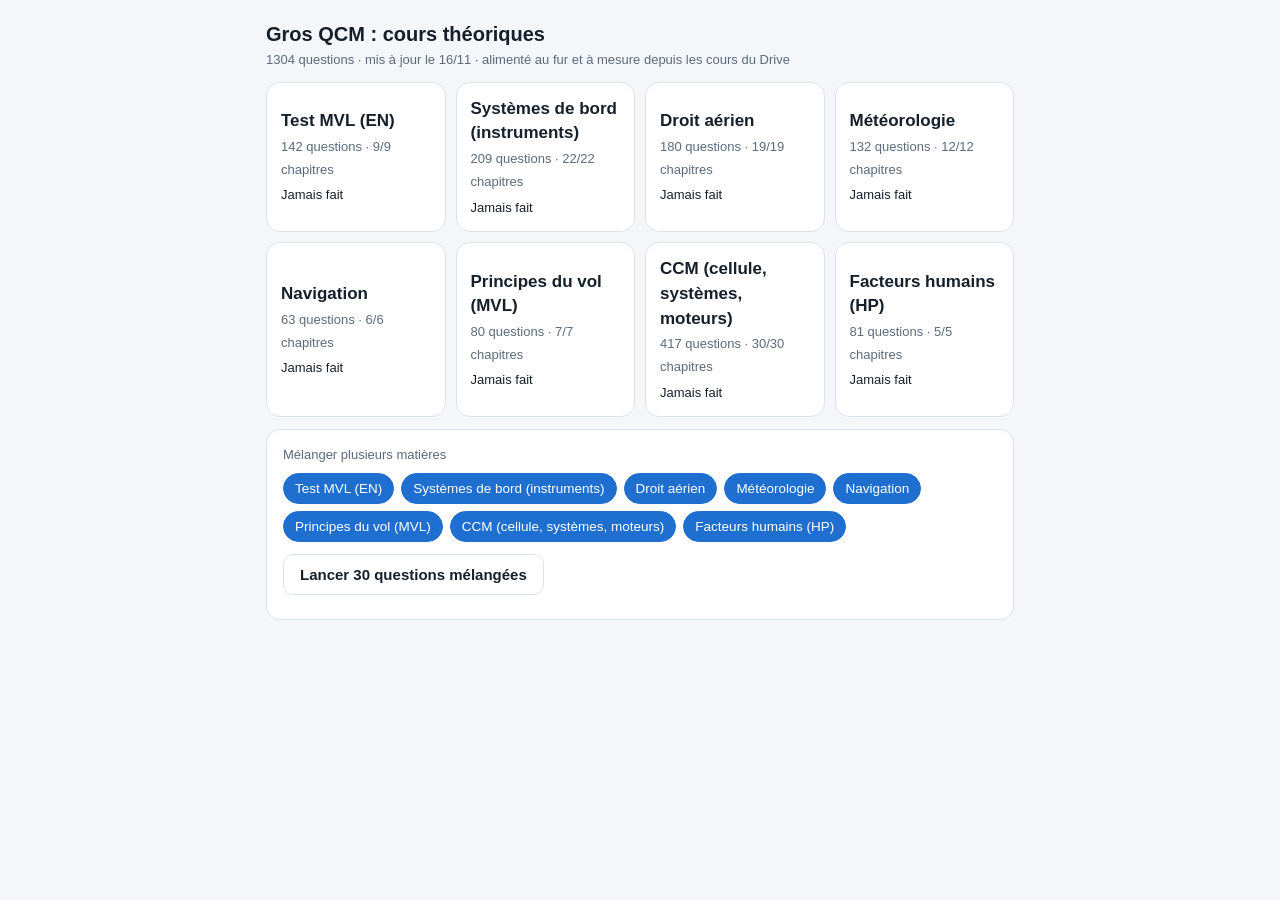
==== qcm/index.html @ 1baf6291 "Ajoute le gros QCM des cours théoriques BA701 dans qcm/ Co-Authored-By: Claude Opus 5.5 <noreply@ant" ====
<!DOCTYPE html>
<html lang="fr">
<head>
<meta charset="utf-8">
<meta name="viewport" content="width=device-width, initial-scale=1">
<title>Gros QCM – Cours théoriques BA701</title>
<style>
:root{--bg:#0f1720;--card:#17212d;--line:#263445;--tx:#e8eef5;--mut:#93a4b8;--acc:#4da3ff;--ok:#2fbf71;--ko:#ef5b5b}
@media (prefers-color-scheme: light){:root{--bg:#f4f6f9;--card:#fff;--line:#dde3ea;--tx:#15202b;--mut:#5b6b7d;--acc:#1f6fd1;--ok:#1d9a57;--ko:#d23c3c}}
*{box-sizing:border-box}
body{margin:0;background:var(--bg);color:var(--tx);font:16px/1.45 -apple-system,BlinkMacSystemFont,"Segoe UI",Roboto,sans-serif}
.wrap{max-width:780px;margin:0 auto;padding:16px}
h1{font-size:20px;margin:4px 0 2px} h2{font-size:18px;margin:0 0 4px}
.sub,.small{color:var(--mut);font-size:13px}
.grid{display:grid;grid-template-columns:repeat(auto-fill,minmax(170px,1fr));gap:10px;margin-top:12px}
.mat{background:var(--card);border:1px solid var(--line);border-radius:14px;padding:14px;cursor:pointer;text-align:left;color:var(--tx);font:inherit}
.mat:hover{border-color:var(--acc)}
.mat b{display:block;font-size:17px}
.mat .n{color:var(--mut);font-size:13px}
.mat .pct{margin-top:6px;font-size:13px}
.chips{display:flex;flex-wrap:wrap;gap:7px;margin:8px 0 12px}
.chip{border:1px solid var(--line);background:var(--card);color:var(--tx);padding:7px 11px;border-radius:999px;cursor:pointer;font-size:13.5px;text-align:left}
.chip.on{background:var(--acc);border-color:var(--acc);color:#fff}
.row{display:flex;gap:8px;flex-wrap:wrap;align-items:center;margin:8px 0}
.btn{border:0;background:var(--acc);color:#fff;padding:11px 16px;border-radius:10px;font-size:15px;font-weight:600;cursor:pointer}
.btn.sec{background:transparent;border:1px solid var(--line);color:var(--tx)}
.btn:disabled{opacity:.4;cursor:default}
.link{background:none;border:0;color:var(--acc);cursor:pointer;font-size:14px;padding:0}
.card{background:var(--card);border:1px solid var(--line);border-radius:14px;padding:16px;margin-top:12px}
.meta{display:flex;justify-content:space-between;color:var(--mut);font-size:13px;margin-bottom:8px}
.bar{height:6px;background:var(--line);border-radius:6px;overflow:hidden;margin-bottom:12px}
.bar i{display:block;height:100%;background:var(--acc);width:0}
.q{font-size:17px;font-weight:600;margin:6px 0 14px}
.opt{display:block;width:100%;text-align:left;border:1px solid var(--line);background:transparent;color:var(--tx);padding:12px 14px;border-radius:10px;margin:8px 0;font-size:15px;cursor:pointer}
.opt:hover:not(:disabled){border-color:var(--acc)}
.opt.ok{border-color:var(--ok);background:color-mix(in srgb,var(--ok) 16%,transparent)}
.opt.ko{border-color:var(--ko);background:color-mix(in srgb,var(--ko) 16%,transparent)}
.exp{margin-top:12px;padding:12px;border-radius:10px;background:color-mix(in srgb,var(--acc) 10%,transparent);font-size:15px}
.exp b.k{color:var(--ok)} .exp b.x{color:var(--ko)}
.tag{font-size:12px;padding:2px 8px;border-radius:6px;background:var(--line)}
.score{font-size:34px;font-weight:700;margin:6px 0}
table{width:100%;border-collapse:collapse;font-size:14px;margin-top:8px}
td,th{padding:6px 4px;border-bottom:1px solid var(--line);text-align:left}
.miss{font-size:14px;margin:6px 0;padding:8px;border-left:3px solid var(--ko);background:color-mix(in srgb,var(--ko) 7%,transparent);border-radius:4px}
.hide{display:none}
</style>
</head>
<body>
<div class="wrap">
  <h1>Gros QCM : cours théoriques</h1>
  <div class="sub" id="tot">Chargement…</div>

  <div id="home"><div class="grid" id="mats"></div>
    <div class="card"><div class="small">Mélanger plusieurs matières</div>
      <div class="chips" id="mixMats"></div>
      <div class="row"><button class="btn sec" id="goMix">Lancer 30 questions mélangées</button></div>
    </div>
  </div>

  <div id="setup" class="card hide">
    <button class="link" id="back">← Matières</button>
    <h2 id="sTitle" style="margin-top:8px"></h2>
    <div class="small">Chapitres (aucun sélectionné = tous)</div>
    <div class="chips" id="chaps"></div>
    <div class="small">Nombre de questions</div>
    <div class="chips" id="nbs"></div>
    <div class="row">
      <button class="btn" id="go">Lancer</button>
      <button class="btn sec" id="goMiss">Mes erreurs (<span id="nMiss">0</span>)</button>
    </div>
  </div>

  <div id="quiz" class="card hide">
    <div class="meta"><span id="pos"></span><span id="sc"></span></div>
    <div class="bar"><i id="pb"></i></div>
    <span class="tag" id="qm"></span>
    <div class="q" id="qt"></div>
    <div id="opts"></div>
    <div id="exp" class="exp hide"></div>
    <div class="row" style="justify-content:space-between;margin-top:12px">
      <button class="btn sec" id="stop">Terminer</button>
      <button class="btn" id="next" disabled>Suivante →</button>
    </div>
  </div>

  <div id="end" class="card hide">
    <div class="small">Score</div>
    <div class="score" id="fs"></div>
    <table id="tab"></table>
    <h3 style="margin:16px 0 4px;font-size:16px">Questions ratées</h3>
    <div id="missList"></div>
    <div class="row" style="margin-top:12px">
      <button class="btn" id="copy">Copier le résumé pour Claude</button>
      <button class="btn sec" id="again">Retour</button>
    </div>
    <div class="small" id="copied"></div>
  </div>
</div>
<script>
let DB=[], cur=null, selC=new Set(), nb=20, run=[], i=0, good=0, answered=false, res={}, missed=[];
const $=id=>document.getElementById(id);
function st(k,v){try{if(v===undefined)return JSON.parse(localStorage.getItem(k)||"null");localStorage.setItem(k,JSON.stringify(v))}catch(e){return null}}
let miss=new Set(st("qcm2_miss")||[]), stats=st("qcm2_stats")||{};
function shuffle(a){a=a.slice();for(let k=a.length-1;k>0;k--){const j=Math.floor(Math.random()*(k+1));[a[k],a[j]]=[a[j],a[k]]}return a}
function chapName(m,cid){const c=m.chapitres.find(c=>c.id===cid);return c?c.titre:cid}
async function load(){
  const idx=await (await fetch("data/index.json")).json();
  DB=await Promise.all(idx.matieres.map(async f=>{const d=await (await fetch("data/"+f)).json();d.questions.forEach(q=>q.m=d.id);return d}));
  const n=DB.reduce((s,d)=>s+d.questions.length,0);
  $("tot").textContent=n+" questions · mis à jour le "+idx.maj+" · alimenté au fur et à mesure depuis les cours du Drive";
  home();
}
function home(){
  ["setup","quiz","end"].forEach(x=>$(x).classList.add("hide"));$("home").classList.remove("hide");
  $("mats").innerHTML="";$("mixMats").innerHTML="";
  DB.forEach(d=>{
    const b=document.createElement("button");b.className="mat";
    const s=stats[d.id];const nm=d.questions.filter(q=>miss.has(q.id)).length;
    const nc=d.chapitres.filter(c=>d.questions.some(q=>q.c===c.id)).length;
    b.innerHTML="<b>"+d.nom+"</b><span class='n'>"+d.questions.length+" questions · "+nc+"/"+d.chapitres.length+" chapitres</span><div class='pct'>"+(s?"Dernier score : "+s+" %":"Jamais fait")+(nm?" · "+nm+" erreurs":"")+"</div>";
    b.onclick=()=>openMat(d);$("mats").appendChild(b);
    const c=document.createElement("button");c.className="chip on";c.textContent=d.nom;c.dataset.id=d.id;c.onclick=()=>c.classList.toggle("on");$("mixMats").appendChild(c);
  });
}
function openMat(d){
  cur=d;selC=new Set();$("home").classList.add("hide");$("setup").classList.remove("hide");$("sTitle").textContent=d.nom;renderSetup();
}
function renderSetup(){
  const d=cur;$("chaps").innerHTML="";
  d.chapitres.forEach(c=>{const n=d.questions.filter(q=>q.c===c.id).length;
    const b=document.createElement("button");b.className="chip"+(selC.has(c.id)?" on":"");
    b.textContent=c.titre+" ("+(n||"à venir")+")";b.disabled=!n;if(!n)b.style.opacity=.45;
    b.onclick=()=>{selC.has(c.id)?selC.delete(c.id):selC.add(c.id);renderSetup()};$("chaps").appendChild(b)});
  $("nbs").innerHTML="";
  [10,20,40,"Tout"].forEach(v=>{const b=document.createElement("button");b.className="chip"+(nb===v?" on":"");b.textContent=v;b.onclick=()=>{nb=v;renderSetup()};$("nbs").appendChild(b)});
  const nm=d.questions.filter(q=>miss.has(q.id)).length;$("nMiss").textContent=nm;$("goMiss").disabled=!nm;
}
function start(pool,n){
  run=shuffle(pool);if(n!=="Tout")run=run.slice(0,n);if(!run.length)return;
  i=0;good=0;res={};missed=[];
  ["home","setup","end"].forEach(x=>$(x).classList.add("hide"));$("quiz").classList.remove("hide");show();
}
function show(){
  const q=run[i];answered=false;const d=DB.find(x=>x.id===q.m);
  $("pos").textContent="Question "+(i+1)+" / "+run.length;$("sc").textContent=good+" bonnes";
  $("pb").style.width=(i/run.length*100)+"%";
  $("qm").textContent=d.nom+" · "+chapName(d,q.c);$("qt").textContent=q.t;
  $("exp").classList.add("hide");$("next").disabled=true;$("next").textContent=i===run.length-1?"Voir le score":"Suivante →";
  $("opts").innerHTML="";
  shuffle(q.o.map((t,k)=>({t,k}))).forEach(o=>{const b=document.createElement("button");b.className="opt";b.textContent=o.t;b.dataset.k=o.k;b.onclick=()=>pick(b,o.k);$("opts").appendChild(b)});
  window.scrollTo({top:0,behavior:"smooth"});
}
function pick(btn,k){
  if(answered)return;answered=true;const q=run[i];const ok=k===0;
  const key=q.m;res[key]=res[key]||[0,0];res[key][1]++;
  if(ok){good++;res[key][0]++;miss.delete(q.id)}else{missed.push(q);miss.add(q.id)}
  st("qcm2_miss",[...miss]);
  [...$("opts").children].forEach(b=>{b.disabled=true;if(+b.dataset.k===0)b.classList.add("ok")});
  if(!ok)btn.classList.add("ko");
  $("exp").innerHTML=(ok?'<b class="k">Juste.</b> ':'<b class="x">Faux.</b> ')+q.e;$("exp").classList.remove("hide");
  $("next").disabled=false;$("sc").textContent=good+" bonnes";
}
function finish(){
  const done=Object.values(res).reduce((s,r)=>s+r[1],0);
  Object.entries(res).forEach(([m,r])=>{stats[m]=Math.round(r[0]/r[1]*100)});st("qcm2_stats",stats);
  $("quiz").classList.add("hide");$("end").classList.remove("hide");
  $("fs").textContent=good+" / "+done+(done?" ("+Math.round(good/done*100)+" %)":"");
  let h="<tr><th>Matière</th><th>Score</th></tr>";
  Object.entries(res).forEach(([m,r])=>{const d=DB.find(x=>x.id===m);h+="<tr><td>"+d.nom+"</td><td>"+r[0]+" / "+r[1]+" ("+Math.round(r[0]/r[1]*100)+" %)</td></tr>"});
  $("tab").innerHTML=h;
  $("missList").innerHTML=missed.length?missed.map(q=>{const d=DB.find(x=>x.id===q.m);return '<div class="miss"><b>'+chapName(d,q.c)+"</b> · "+q.t+"<br><span class='small'>→ "+q.o[0]+"</span></div>"}).join(""):"<div class='small'>Aucune erreur.</div>";
  $("copied").textContent="";
}
$("go").onclick=()=>start(cur.questions.filter(q=>!selC.size||selC.has(q.c)),nb);
$("goMiss").onclick=()=>start(cur.questions.filter(q=>miss.has(q.id)),"Tout");
$("goMix").onclick=()=>{const ids=[...$("mixMats").children].filter(c=>c.classList.contains("on")).map(c=>c.dataset.id);start(DB.filter(d=>ids.includes(d.id)).flatMap(d=>d.questions),30)};
$("back").onclick=home;
$("next").onclick=()=>{if(i<run.length-1){i++;show()}else finish()};
$("stop").onclick=()=>{if(Object.keys(res).length)finish();else home()};
$("again").onclick=()=>{cur?openMat(cur):home()};
$("copy").onclick=async()=>{
  const done=Object.values(res).reduce((s,r)=>s+r[1],0);
  const t="QCM : "+good+"/"+done+"\n"+Object.entries(res).map(([m,r])=>m+" "+r[0]+"/"+r[1]).join(", ")+"\nRatées :\n"+(missed.map(q=>"- ["+q.c+"] "+q.t).join("\n")||"aucune");
  try{await navigator.clipboard.writeText(t);$("copied").textContent="Copié, colle-le dans le chat."}catch(e){$("copied").textContent=t}
};
load().catch(e=>{$("tot").textContent="Erreur de chargement des questions : "+e.message});
</script>
</body>
</html>
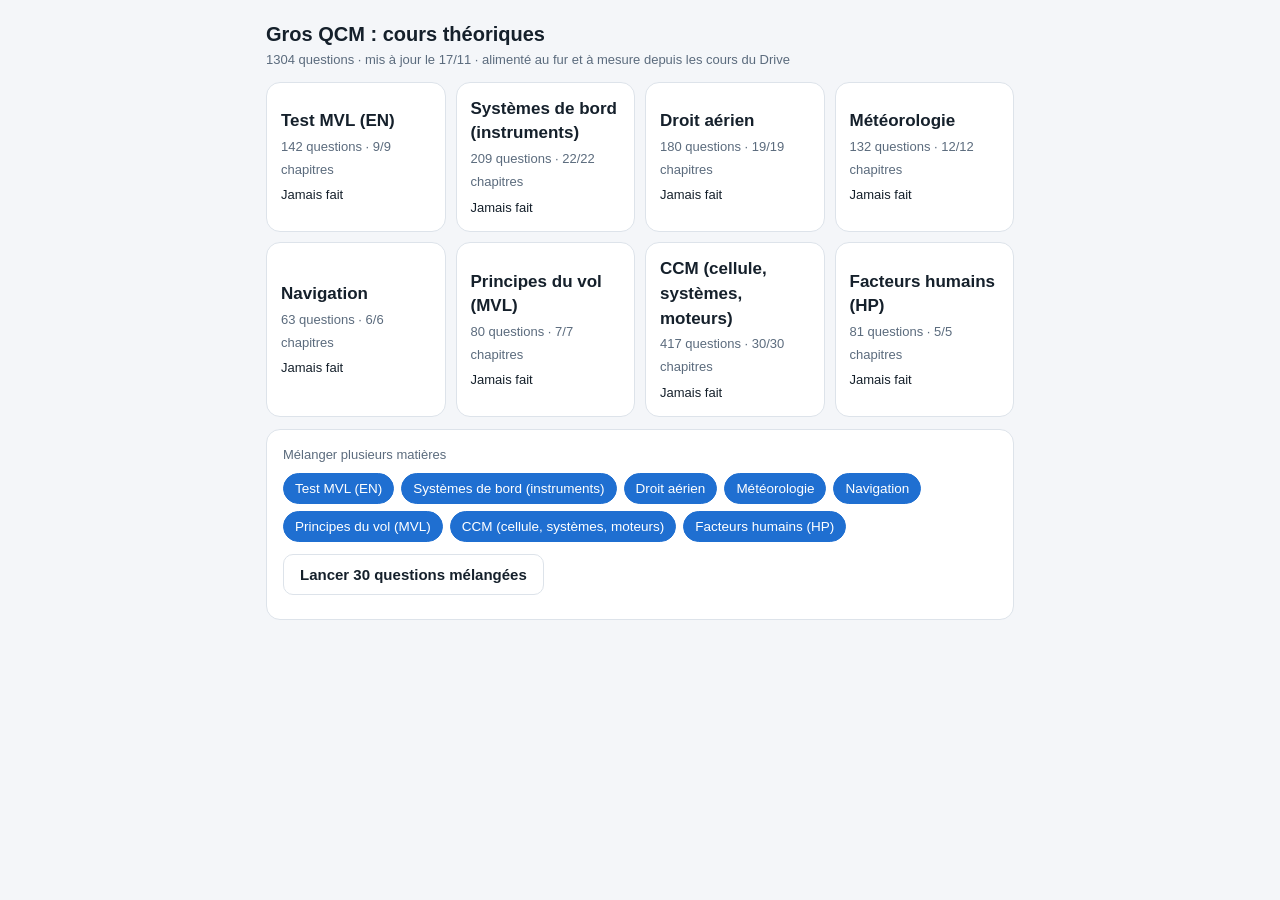
==== commit 192f8388: "QCM : questions jamais vues avant les questions déjà réussies Les ratées passent d'abord (au plus un" ====
--- a/qcm/index.html
+++ b/qcm/index.html
@@ -68,6 +68,7 @@
       <button class="btn" id="go">Lancer</button>
       <button class="btn sec" id="goMiss">Mes erreurs (<span id="nMiss">0</span>)</button>
     </div>
+    <div class="small" id="nNew" style="margin-top:8px"></div>
   </div>
 
   <div id="quiz" class="card hide">
@@ -100,7 +101,7 @@
 let DB=[], cur=null, selC=new Set(), nb=20, run=[], i=0, good=0, answered=false, res={}, missed=[];
 const $=id=>document.getElementById(id);
 function st(k,v){try{if(v===undefined)return JSON.parse(localStorage.getItem(k)||"null");localStorage.setItem(k,JSON.stringify(v))}catch(e){return null}}
-let miss=new Set(st("qcm2_miss")||[]), stats=st("qcm2_stats")||{};
+let miss=new Set(st("qcm2_miss")||[]), stats=st("qcm2_stats")||{}, seen=st("qcm2_seen")||{};
 function shuffle(a){a=a.slice();for(let k=a.length-1;k>0;k--){const j=Math.floor(Math.random()*(k+1));[a[k],a[j]]=[a[j],a[k]]}return a}
 function chapName(m,cid){const c=m.chapitres.find(c=>c.id===cid);return c?c.titre:cid}
 async function load(){
@@ -134,9 +135,17 @@
   $("nbs").innerHTML="";
   [10,20,40,"Tout"].forEach(v=>{const b=document.createElement("button");b.className="chip"+(nb===v?" on":"");b.textContent=v;b.onclick=()=>{nb=v;renderSetup()};$("nbs").appendChild(b)});
   const nm=d.questions.filter(q=>miss.has(q.id)).length;$("nMiss").textContent=nm;$("goMiss").disabled=!nm;
+  const nn=d.questions.filter(q=>!seen[q.id]).length;$("nNew")&&($("nNew").textContent=nn+" jamais vues sur "+d.questions.length+" · ordre : ratées (max 1/3), puis jamais vues, puis réussies les plus anciennes");
 }
-function start(pool,n){
-  run=shuffle(pool);if(n!=="Tout")run=run.slice(0,n);if(!run.length)return;
+function order(pool,n){
+  const N=n==="Tout"?pool.length:n;
+  const A=shuffle(pool.filter(q=>miss.has(q.id))), B=shuffle(pool.filter(q=>!miss.has(q.id)&&!seen[q.id])),
+        C=shuffle(pool.filter(q=>!miss.has(q.id)&&seen[q.id])).sort((a,b)=>seen[a.id]-seen[b.id]);
+  const a=A.slice(0,Math.ceil(N/3));
+  return shuffle([...a,...B,...A.slice(a.length),...C].slice(0,N));
+}
+function start(pool,n,raw){
+  run=raw?shuffle(pool):order(pool,n);if(!run.length)return;
   i=0;good=0;res={};missed=[];
   ["home","setup","end"].forEach(x=>$(x).classList.add("hide"));$("quiz").classList.remove("hide");show();
 }
@@ -154,7 +163,7 @@
   if(answered)return;answered=true;const q=run[i];const ok=k===0;
   const key=q.m;res[key]=res[key]||[0,0];res[key][1]++;
   if(ok){good++;res[key][0]++;miss.delete(q.id)}else{missed.push(q);miss.add(q.id)}
-  st("qcm2_miss",[...miss]);
+  seen[q.id]=Date.now();st("qcm2_miss",[...miss]);st("qcm2_seen",seen);
   [...$("opts").children].forEach(b=>{b.disabled=true;if(+b.dataset.k===0)b.classList.add("ok")});
   if(!ok)btn.classList.add("ko");
   $("exp").innerHTML=(ok?'<b class="k">Juste.</b> ':'<b class="x">Faux.</b> ')+q.e;$("exp").classList.remove("hide");
@@ -172,7 +181,7 @@
   $("copied").textContent="";
 }
 $("go").onclick=()=>start(cur.questions.filter(q=>!selC.size||selC.has(q.c)),nb);
-$("goMiss").onclick=()=>start(cur.questions.filter(q=>miss.has(q.id)),"Tout");
+$("goMiss").onclick=()=>start(cur.questions.filter(q=>miss.has(q.id)),"Tout",true);
 $("goMix").onclick=()=>{const ids=[...$("mixMats").children].filter(c=>c.classList.contains("on")).map(c=>c.dataset.id);start(DB.filter(d=>ids.includes(d.id)).flatMap(d=>d.questions),30)};
 $("back").onclick=home;
 $("next").onclick=()=>{if(i<run.length-1){i++;show()}else finish()};
